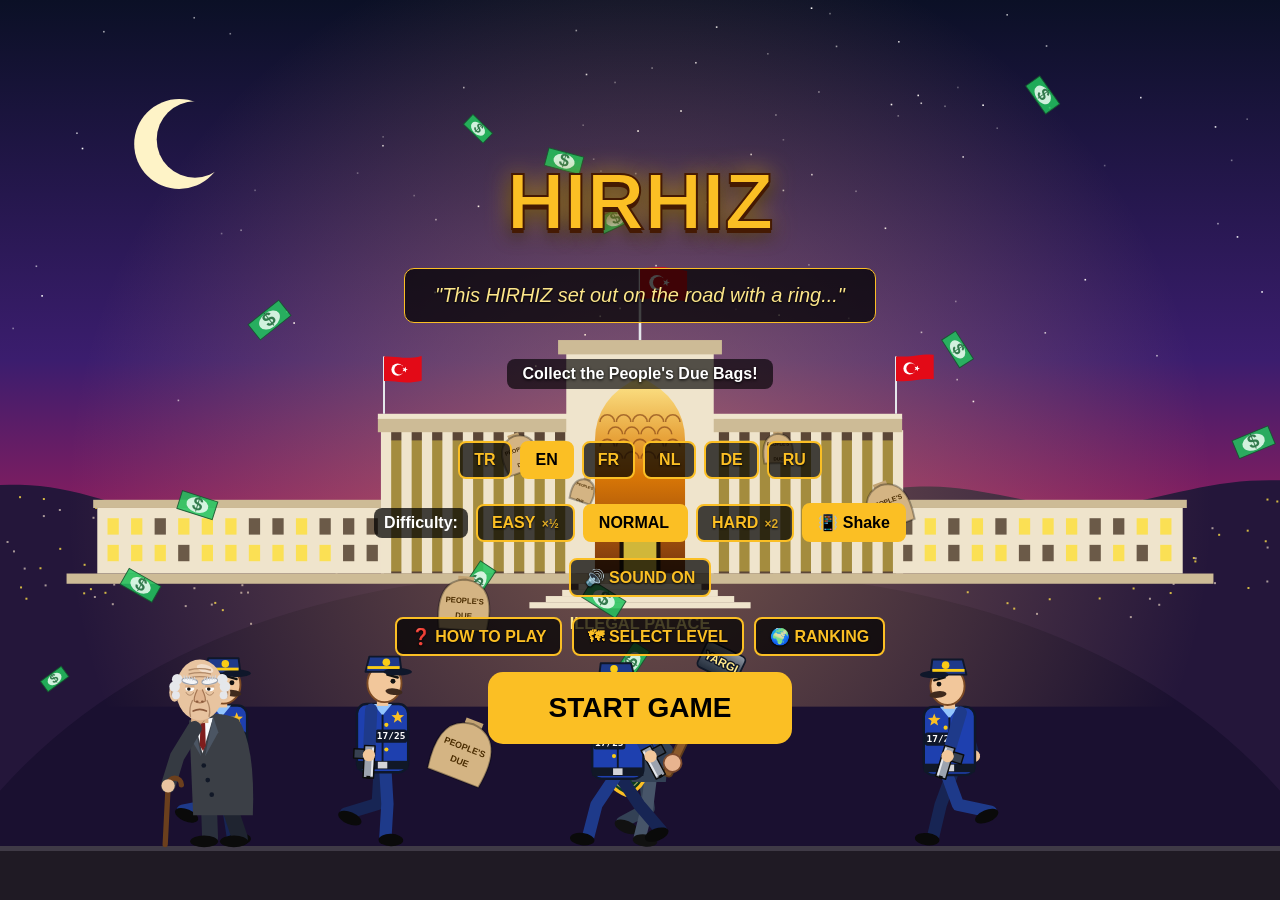
==== index.html @ 4845be9d "Duraklatma menusune bolumu bastan baslat dugmesi (R tusu da calisir) (?v=39) Co-Authored-By: Claude " ====
<!DOCTYPE html>
<html lang="tr">
<head>
    <meta charset="UTF-8">
    <meta name="viewport" content="width=device-width, initial-scale=1.0, maximum-scale=1.0, user-scalable=no, viewport-fit=cover">
    <meta name="mobile-web-app-capable" content="yes">
    <meta name="apple-mobile-web-app-capable" content="yes">
    <title>HIRHIZ - Sesli Edition</title>
    <link rel="stylesheet" href="css/style.css?v=39">
</head>
<body>

<div id="game-container">
    <div id="overlay-screen">
        <div id="intro-video"><canvas id="intro-canvas"></canvas></div>
        <h1 id="overlay-title">HIRHIZ</h1>
        <div class="story-note" id="overlay-note" data-i18n="note">"Bu HIRHIZ bir yüzükle çıkmıştı yollara..."</div>
        <div id="report" hidden></div>
        <p id="overlay-desc" data-i18n="desc">Kul Hakkı Torbalarını Topla!</p>
        <p id="best-line" class="best-line"></p>
        <div id="lang-picker">
            <button class="lang-btn" data-lang="tr">TR</button>
            <button class="lang-btn" data-lang="en">EN</button>
            <button class="lang-btn" data-lang="fr">FR</button>
            <button class="lang-btn" data-lang="nl">NL</button>
            <button class="lang-btn" data-lang="de">DE</button>
            <button class="lang-btn" data-lang="ru">RU</button>
        </div>
        <div id="diff-picker"></div>
        <button id="sound-btn" class="lang-btn" type="button"></button>
        <div class="menu-row">
            <button id="howto-btn" class="lang-btn" type="button">❓ NASIL OYNANIR?</button>
            <button id="levels-btn" class="lang-btn" type="button">🗺 BÖLÜM SEÇ</button>
            <button id="rank-btn" class="lang-btn" type="button">🌍 SIRALAMA</button>
        </div>
        <button id="start-button" class="primary-btn" data-i18n="start">OYUNU BAŞLAT</button>
    </div>
    <div id="howto"><div id="howto-panel"></div></div>
    <div id="levels"><div id="levels-panel"></div></div>
    <div id="ranks"><div id="ranks-panel"></div></div>
    <div id="puzzle"></div>
    <div id="story"><canvas id="story-canvas"></canvas><button id="story-skip" type="button"></button></div>

    <div id="status" class="ui"><span data-i18n="treasure">Hazine</span>: <span id="score">0</span><span id="best-hud"></span></div>
    <div id="level-display" class="ui"><span data-i18n="level">Seviye</span>: <span id="current-level">1</span></div>
    <div id="kill-count" class="ui"><span data-i18n="kills">Leş</span>: <span id="kills">0</span> / <span id="target-kills">7</span></div>
    <div id="hearts" class="ui"></div>
    <button id="pause-btn" type="button" aria-label="pause">⏸</button>
    <button id="help-btn" type="button" aria-label="help">❓</button>
    <button id="restart-btn" type="button" data-i18n="restartBtn">↻ BÖLÜMÜ BAŞTAN BAŞLAT (R)</button>

    <div id="ui-layer">
        <div id="joystick-wrapper"><div id="joystick-stick"></div></div>
        <!-- Oyun kolu gibi baklava dizilimi: üst KALKAN, sol FIRLAT, sağ BALYOZ, alt ZIPLA -->
        <div id="pad">
            <div class="btn pad-top shield-btn" id="shield-btn"><span class="pad-sym">△</span><span data-i18n="shield">KALKAN</span> <span class="key-hint">(S)</span></div>
            <div class="btn pad-left shoot-btn" id="shoot-btn"><span class="pad-sym">□</span><span data-i18n="shoot">RÜŞVET VER</span> <span class="key-hint">(Enter)</span></div>
            <div class="btn pad-right hammer-btn" id="hammer-btn"><span class="pad-sym">○</span><span data-i18n="hammer">BALYOZ</span> <span class="key-hint">(F)</span></div>
            <div class="btn pad-bottom jump-btn" id="jump-btn"><span class="pad-sym">✕</span><span data-i18n="jump">ZIPLA</span> <span class="key-hint">(Space)</span></div>
        </div>
    </div>
    <canvas id="gameCanvas"></canvas>
    <div id="rotate-hint"><div class="rotate-ico">📱↻</div><div data-i18n="rotate">Telefonu yan çevir</div></div>
</div>

<audio id="intro-music" loop><source src="intro_title.mp3" type="audio/mpeg"></audio>
<audio id="bg-music" loop><source src="chiptune_level1.mp3" type="audio/mpeg"></audio>
<audio id="sfx-explosion"><source src="explosion.wav" type="audio/wav"></audio>
<audio id="sfx-pickup"><source src="pickupCoin.wav" type="audio/wav"></audio>

<script src="js/i18n.js?v=39"></script>
<script src="js/bgtext.js?v=39"></script>
<script src="js/core.js?v=39"></script>
<script src="js/difficulty.js?v=39"></script>
<script src="js/audio.js?v=39"></script>
<script src="js/render.js?v=39"></script>
<script src="js/player.js?v=39"></script>
<script src="js/enemies.js?v=39"></script>
<script src="js/bosses.js?v=39"></script>
<script src="js/grannies.js?v=39"></script>
<script src="js/boss_outro.js?v=39"></script>
<script src="js/boss_feto.js?v=39"></script>
<script src="js/powerups.js?v=39"></script>
<script src="js/score.js?v=39"></script>
<script src="js/levels.js?v=39"></script>
<script src="js/chapters.js?v=39"></script>
<script src="js/chapter_bg.js?v=39"></script>
<script src="js/boss_kasa.js?v=39"></script>
<script src="js/boss_darbetank.js?v=39"></script>
<script src="js/boss_bylock.js?v=39"></script>
<script src="js/bricks.js?v=39"></script>
<script src="js/flight.js?v=39"></script>
<script src="js/game.js?v=39"></script>
<script src="js/intro.js?v=39"></script>
<script src="js/howto.js?v=39"></script>
<script src="js/story_faces.js?v=39"></script>
<script src="js/story_scenes.js?v=39"></script>
<script src="js/story_text.js?v=39"></script>
<script src="js/story.js?v=39"></script>
<script src="js/story_chapters.js?v=39"></script>
<script src="js/selo.js?v=39"></script>
<script src="js/newsbg.js?v=39"></script>
<script src="js/ekrem.js?v=39"></script>
<script src="js/gezi.js?v=39"></script>
<script src="js/saygili.js?v=39"></script>
<script src="js/temmuz.js?v=39"></script>
<script src="js/feto_son.js?v=39"></script>
<script src="js/report.js?v=39"></script>
<script src="js/leaderboard.js?v=39"></script>
<script src="js/puzzle.js?v=39"></script>
<script src="js/levelselect.js?v=39"></script>
<script src="js/input.js?v=39"></script>
<script src="js/main.js?v=39"></script>
</body>
</html>
---- css/style.css ----
:root { --bg: #064e3b; --gold: #fbbf24; --dollar: #22c55e; }
body { margin: 0; overflow: hidden; background: var(--bg); font-family: sans-serif; touch-action: none; }
#game-container { position: relative; width: 100vw; height: 100vh; height: 100dvh; display: flex; justify-content: center; align-items: center; }

canvas {
    display: block;
    background: linear-gradient(to bottom, #143611, #064e3b);
    z-index: 1;
}

.ui { position: absolute; pointer-events: none; z-index: 20; color: white; }
#status { top: 20px; left: 20px; font-size: 24px; font-weight: bold; text-shadow: 2px 2px 4px #000; }
#level-display { top: 20px; left: 50%; transform: translateX(-50%); font-size: 28px; font-weight: bold; color: var(--gold); }
#kill-count { top: 60px; left: 20px; font-size: 18px; color: #ff4d4d; font-weight: bold; }
#hearts { top: 88px; left: 18px; font-size: 26px; letter-spacing: 2px; }
#best-hud { color: var(--gold); font-size: 18px; }
#help-btn { position: absolute; top: 16px; right: 72px; z-index: 40; width: 48px; height: 48px; border-radius: 12px; border: 2px solid var(--gold); background: rgba(0,0,0,0.45); color: var(--gold); font-size: 22px; cursor: pointer; display: none; }
.menu-row { display: flex; flex-wrap: wrap; justify-content: center; gap: 10px; margin-bottom: 16px; }
.menu-row [hidden] { display: none; }
/* Bölüm seçme ekranı */
#levels { position: absolute; inset: 0; z-index: 1100; display: none; justify-content: center; align-items: center; background: rgba(0,0,0,0.8); padding: 16px; box-sizing: border-box; }
#levels-panel { background: #111827; color: #f3f4f6; border: 2px solid var(--gold); border-radius: 16px; max-width: 900px; width: 100%; max-height: 100%; overflow-y: auto; padding: 18px 20px; box-sizing: border-box; text-align: center; }
#levels-panel h2 { margin: 0 0 14px; color: var(--gold); font-size: 30px; }
.lvl-grid { display: grid; grid-template-columns: repeat(5, 1fr); gap: 12px; }
.lvl-card { position: relative; display: flex; flex-direction: column; align-items: center; justify-content: center; gap: 4px; min-height: 130px; padding: 26px 8px 10px; border: 3px solid var(--c2); border-radius: 12px; cursor: pointer; color: #fff; font-family: inherit;
    background: linear-gradient(160deg, var(--c1), #0b0f19 140%); box-shadow: 0 4px 0 rgba(0,0,0,0.5); transition: transform 0.15s; }
.lvl-card:not(.locked):hover, .lvl-card:not(.locked):active { transform: translateY(-3px) scale(1.03); box-shadow: 0 0 18px var(--c2); }
.lvl-num { position: absolute; top: 4px; left: 10px; font-size: 26px; font-weight: 900; color: var(--c2); text-shadow: 0 2px 0 #000; }
.lvl-ico { font-size: 34px; line-height: 1; }
.lvl-name { font-size: 14px; font-weight: bold; line-height: 1.2; text-shadow: 0 1px 2px #000; }
.lvl-boss { font-size: 12px; color: #fde68a; background: rgba(0,0,0,0.45); border-radius: 999px; padding: 2px 8px; }
.lvl-card.locked { filter: grayscale(1) brightness(0.55); cursor: not-allowed; }
.lvl-card.locked .lvl-name { font-weight: normal; font-size: 12px; color: #d1d5db; }
#levels-close { margin-top: 16px; }
/* Nasıl oynanır: ortada kaydırılabilir panel */
#howto { position: absolute; inset: 0; z-index: 1100; display: none; justify-content: center; align-items: center; background: rgba(0,0,0,0.75); padding: 16px; box-sizing: border-box; }
#howto-panel { background: #111827; color: #f3f4f6; border: 2px solid var(--gold); border-radius: 16px; max-width: 720px; width: 100%; max-height: 100%; overflow-y: auto; padding: 20px 24px; box-sizing: border-box; text-align: left; font-size: 16px; line-height: 1.45; }
#howto-panel h2 { margin: 0 0 8px; color: var(--gold); text-align: center; font-size: 30px; }
#howto-panel h3 { margin: 18px 0 6px; color: var(--gold); font-size: 19px; border-bottom: 1px solid rgba(251,191,36,0.3); padding-bottom: 4px; }
#howto-panel table { width: 100%; border-collapse: collapse; }
#howto-panel th { text-align: left; color: #9ca3af; font-weight: normal; font-size: 14px; padding: 4px 6px; }
#howto-panel td { padding: 5px 6px; border-top: 1px solid rgba(255,255,255,0.08); }
#howto-panel kbd { background: #374151; border: 1px solid #4b5563; border-radius: 6px; padding: 1px 7px; font-family: inherit; font-size: 14px; white-space: nowrap; }
#howto-panel ol { margin: 4px 0; padding-left: 22px; }
.howto-note { color: #d1d5db; font-size: 15px; margin: 6px 0 0; }
.howto-list { list-style: none; margin: 0; padding: 0; }
.howto-list li { margin: 6px 0; }
.howto-ico { display: inline-block; width: 30px; font-size: 20px; }
.howto-powers { display: flex; flex-wrap: wrap; gap: 8px; }
.howto-powers span { background: #1f2937; border: 1px solid #374151; border-radius: 999px; padding: 4px 12px; }
#howto-ok { display: block; margin: 20px auto 4px; padding: 14px 48px; font-size: 22px; }
.best-line { color: var(--gold); font-size: 20px; font-weight: bold; margin: 0 0 16px; min-height: 1em; }
#restart-btn { position: absolute; left: 50%; top: calc(50% + 90px); transform: translateX(-50%); z-index: 40; padding: 12px 26px; border-radius: 12px; border: 2px solid var(--gold); background: rgba(0,0,0,0.55); color: var(--gold); font-size: 20px; font-weight: bold; cursor: pointer; display: none; white-space: nowrap; }
#restart-btn:active { filter: brightness(1.4); }
#pause-btn { position: absolute; top: 16px; right: 16px; z-index: 40; width: 48px; height: 48px; border-radius: 12px; border: 2px solid var(--gold); background: rgba(0,0,0,0.45); color: var(--gold); font-size: 22px; cursor: pointer; display: none; }

#ui-layer { position: absolute; inset: 0; z-index: 30; pointer-events: none; }
#joystick-wrapper { position: absolute; bottom: 40px; left: 40px; width: 170px; height: 170px; background: rgba(255,255,255,0.1); border-radius: 50%; border: 2px solid rgba(255,255,255,0.25); pointer-events: auto; display: flex; justify-content: center; align-items: center; touch-action: none; }
#joystick-stick { width: 70px; height: 70px; background: var(--gold); border-radius: 50%; box-shadow: 0 2px 8px rgba(0,0,0,0.4); }

/* Oyun kolu düğmeleri: --b düğme çapı, baklava 3x3 ızgaranın üst/sol/sağ/alt hücrelerinde */
#pad { --b: 84px; --g: 4px; position: absolute; bottom: 30px; right: 30px; width: calc(var(--b) * 3 + var(--g) * 2); height: calc(var(--b) * 3 + var(--g) * 2); pointer-events: none; }
.btn { position: absolute; width: var(--b); height: var(--b); box-sizing: border-box; border: 3px solid; border-radius: 50%; display: flex; flex-direction: column; justify-content: center; align-items: center; font-weight: bold; cursor: pointer; text-align: center; font-size: 12px; line-height: 1.1; color: white; text-shadow: 1px 1px 2px black; pointer-events: auto; touch-action: none; user-select: none; -webkit-user-select: none; }
.btn:active { filter: brightness(1.4); transform: scale(0.94); }
.pad-sym { font-size: calc(var(--b) * 0.36); line-height: 1; }
.pad-top    { left: calc(var(--b) + var(--g)); top: 0; }
.pad-left   { left: 0; top: calc(var(--b) + var(--g)); }
.pad-right  { right: 0; top: calc(var(--b) + var(--g)); }
.pad-bottom { left: calc(var(--b) + var(--g)); bottom: 0; }
.shield-btn { background: rgba(20,184,166,0.45); border-color: #2dd4bf; }   /* △ yeşil-turkuaz */
.shoot-btn  { background: rgba(236,72,153,0.45); border-color: #f472b6; }   /* □ pembe */
.hammer-btn { background: rgba(239,68,68,0.45);  border-color: #f87171; }   /* ○ kırmızı */
.jump-btn   { background: rgba(59,130,246,0.45); border-color: #60a5fa; }   /* ✕ mavi */

/* Dokunmatik cihazlarda klavye ipuçlarını gizle */
@media (hover: none) and (pointer: coarse) { .key-hint { display: none; } }

#overlay-screen {
    position: absolute;
    inset: 0;
    background: rgba(0,0,0,0.95);
    display: flex;
    flex-direction: column;
    justify-content: center;
    align-items: center;
    z-index: 1000;
    text-align: center;
    color: white;
}
#overlay-screen h1 { font-size: clamp(36px, 9vw, 80px); padding: 0 16px; margin: 0; color: var(--gold); text-shadow: 0 0 20px rgba(251,191,36,0.8); }
.story-note { background: rgba(251,191,36,0.1); border: 1px solid var(--gold); padding: 15px 30px; border-radius: 10px; font-style: italic; margin: 20px 0; max-width: 80%; font-size: 20px; color: #fbbf24; }
.primary-btn { background: var(--gold); border: none; padding: 20px 60px; font-size: 28px; font-weight: bold; border-radius: 15px; cursor: pointer; pointer-events: auto; color: #000; transition: transform 0.2s; }
#lang-picker { display: flex; flex-wrap: wrap; justify-content: center; gap: 8px; margin-bottom: 24px; }
.lang-btn { background: transparent; color: var(--gold); border: 2px solid var(--gold); border-radius: 8px; padding: 8px 14px; font-size: 16px; font-weight: bold; cursor: pointer; }
.lang-btn.active { background: var(--gold); color: #000; }
/* Açılış ekranı arka planında kodla çizilen canlı sahne (Kaçak Saray); yazılar okunsun diye üstüne hafif karartma */
#intro-video { position: absolute; inset: 0; overflow: hidden; z-index: -1; pointer-events: none; }
#intro-video canvas { position: absolute; inset: 0; width: 100%; height: 100%; }
#intro-video::after { content: ""; position: absolute; inset: 0; background: radial-gradient(ellipse at center, rgba(0,0,0,0.6) 0%, rgba(0,0,0,0.4) 70%, rgba(0,0,0,0.25) 100%); }
#sound-btn { margin-bottom: 20px; }
.shake { animation: shake 0.5s both; }
@keyframes shake { 10%, 90% { transform: translate3d(-2px,0,0); } 30%, 70% { transform: translate3d(-8px,0,0); } 50% { transform: translate3d(8px,0,0); } }

/* Açılış ekranı yazıları hareketli sahnenin üstünde okunsun: koyu zemin, kontur ve gölge */
#overlay-screen h1 { -webkit-text-stroke: 2px #451a03; text-shadow: 0 4px 0 #451a03, 0 0 24px rgba(251,191,36,0.7), 0 6px 18px rgba(0,0,0,0.9); }
#overlay-screen .story-note { background: rgba(0,0,0,0.72); color: #fde68a; text-shadow: 0 1px 2px #000; }
#overlay-desc { background: rgba(0,0,0,0.65); padding: 6px 16px; border-radius: 8px; color: #fff; font-weight: bold; text-shadow: 0 1px 3px #000; }
#overlay-screen .best-line { text-shadow: 0 2px 4px #000, 0 0 8px #000; }
/* Bölüm sonu karnesi */
#report { background: rgba(0,0,0,0.78); border: 2px solid var(--gold); border-radius: 14px; padding: 10px 22px 12px; margin: 0 16px 16px; max-width: 520px; }
#report[hidden], #lang-picker[hidden], #levels-btn[hidden], #diff-picker[hidden] { display: none; }
#diff-picker { display: flex; flex-wrap: wrap; justify-content: center; align-items: center; gap: 8px; margin-bottom: 16px; }
#diff-picker .diff-label { color: #fff; font-weight: bold; background: rgba(0,0,0,0.72); padding: 6px 10px; border-radius: 8px; }
#diff-picker small { font-size: 0.75em; margin-left: 3px; opacity: 0.85; }
.rp-title { font-size: 14px; font-weight: 900; letter-spacing: 3px; color: var(--gold); }
.rp-stars { display: flex; justify-content: center; gap: 10px; margin: 2px 0 6px; }
.rp-star { width: 58px; height: 58px; fill: #3f3f46; stroke: #18181b; stroke-width: 1.2; stroke-linejoin: round; }
.rp-star.on { fill: #fde047; stroke: #a16207; filter: drop-shadow(0 0 8px rgba(253,224,71,0.8)); animation: starPop 0.45s ease-out; }
@keyframes starPop { 0% { transform: scale(0.2) rotate(-40deg); } 60% { transform: scale(1.35) rotate(10deg); } 100% { transform: scale(1) rotate(0); } }
.rp-crit { list-style: none; margin: 0 0 6px; padding: 0; text-align: left; display: inline-block; font-size: 15px; }
.rp-crit li span { display: inline-block; width: 22px; font-weight: 900; }
.rp-crit li.ok { color: #bbf7d0; } .rp-crit li.ok span { color: #4ade80; }
.rp-crit li.no { color: #a1a1aa; } .rp-crit li.no span { color: #f87171; }
.rp-stats { font-size: 13px; color: #e5e7eb; }
.rp-stats b { color: #fde68a; }
.lvl-stars { position: absolute; top: 6px; right: 8px; font-size: 13px; color: #fde047; text-shadow: 0 1px 2px #000; letter-spacing: 1px; }
#overlay-screen .lang-btn { background: rgba(0,0,0,0.72); text-shadow: 0 1px 2px #000; }
#overlay-screen .lang-btn.active { background: var(--gold); color: #000; text-shadow: none; }

/* Bölüm girişi hikâyesi */
#story { position: absolute; inset: 0; z-index: 1500; display: none; background: #000; cursor: pointer; }
#story-canvas { position: absolute; inset: 0; width: 100%; height: 100%; image-rendering: pixelated; }
#story-skip { position: absolute; top: calc(10px + env(safe-area-inset-top)); right: calc(12px + env(safe-area-inset-right)); background: rgba(0,0,0,0.6); color: var(--gold); border: 2px solid var(--gold); border-radius: 8px; padding: 6px 14px; font: bold 15px monospace; cursor: pointer; }

/* Dikey tutulan telefonda oyun sırasında "yan çevir" uyarısı */
#rotate-hint { display: none; position: absolute; inset: 0; z-index: 2000; background: rgba(0,0,0,0.92); color: var(--gold); flex-direction: column; justify-content: center; align-items: center; gap: 12px; font-size: 22px; font-weight: bold; text-align: center; padding: 24px; box-sizing: border-box; }
.rotate-ico { font-size: 56px; }
@media (pointer: coarse) and (orientation: portrait) { body.playing #rotate-hint { display: flex; } }

/* Küçük ekranlar (yan tutulan telefon): küçük butonlar, ince HUD, çentik payı */
@media (pointer: coarse) and (max-height: 540px), (max-height: 460px) {
    #status { top: calc(6px + env(safe-area-inset-top)); left: calc(10px + env(safe-area-inset-left)); font-size: 15px; }
    #best-hud { font-size: 12px; }
    #level-display { top: calc(6px + env(safe-area-inset-top)); font-size: 16px; }
    #kill-count { top: calc(28px + env(safe-area-inset-top)); left: calc(10px + env(safe-area-inset-left)); font-size: 13px; }
    #hearts { top: calc(46px + env(safe-area-inset-top)); left: calc(9px + env(safe-area-inset-left)); font-size: 16px; }
    #pause-btn, #help-btn { top: calc(6px + env(safe-area-inset-top)); width: 36px; height: 36px; font-size: 16px; border-radius: 9px; }
    #pause-btn { right: calc(10px + env(safe-area-inset-right)); }
    #help-btn { right: calc(54px + env(safe-area-inset-right)); }
    #restart-btn { top: calc(50% + 30px); padding: 8px 18px; font-size: 15px; border-radius: 9px; }

    #joystick-wrapper { width: 150px; height: 150px; bottom: calc(10px + env(safe-area-inset-bottom)); left: calc(14px + env(safe-area-inset-left)); }
    #joystick-stick { width: 62px; height: 62px; opacity: 0.9; }
    #pad { --b: 56px; --g: 2px; bottom: calc(8px + env(safe-area-inset-bottom)); right: calc(12px + env(safe-area-inset-right)); }
    .btn { font-size: 8px; border-width: 2px; }

    /* Açılış ekranı alçak ekrana sığsın, sığmazsa kaydırılsın */
    #overlay-screen { justify-content: flex-start; overflow-y: auto; padding: 10px 0; box-sizing: border-box; }
    #overlay-screen > * { flex-shrink: 0; }
    #overlay-screen > :first-child { margin-top: auto; }
    #overlay-screen > :last-child { margin-bottom: auto; }
    #overlay-screen h1 { font-size: clamp(28px, 7vw, 44px); }
    .story-note { padding: 6px 16px; margin: 8px 0; font-size: 14px; }
    #overlay-desc { margin: 4px 0; font-size: 14px; }
    .best-line { font-size: 14px; margin: 0 0 6px; }
    #lang-picker { gap: 6px; margin-bottom: 8px; }
    #diff-picker { gap: 6px; margin-bottom: 8px; }
    .lang-btn { padding: 4px 10px; font-size: 13px; }
    #sound-btn, .menu-row { margin-bottom: 8px; }
    #report { padding: 6px 14px 8px; margin-bottom: 8px; }
    .rp-star { width: 36px; height: 36px; }
    .rp-crit { font-size: 12px; margin-bottom: 2px; }
    .rp-stats { font-size: 11px; }
    #levels { padding: 6px; }
    #levels-panel { padding: 10px 12px; }
    #levels-panel h2 { font-size: 20px; margin-bottom: 8px; }
    .lvl-grid { gap: 8px; }
    .lvl-card { min-height: 82px; padding: 18px 6px 4px; }
    .lvl-num { font-size: 20px; }
    .lvl-ico { font-size: 24px; }
    .lvl-name { font-size: 12px; }
    #levels-close { margin-top: 8px; }
    .primary-btn { padding: 10px 36px; font-size: 20px; }
    #howto { padding: 8px; }
    #howto-panel { padding: 12px 16px; font-size: 14px; }
    #howto-panel h2 { font-size: 22px; }
}
@media (max-width: 760px) and (min-width: 561px) { .lvl-grid { grid-template-columns: repeat(4, 1fr); } }
@media (max-width: 560px) { .lvl-grid { grid-template-columns: repeat(2, 1fr); } }

/* --- 7. bölüm: BYLOCK şifre bulmacası --- */
body.puzzle #kill-count, body.puzzle #hearts, body.puzzle #ui-layer, body.puzzle #pause-btn, body.puzzle #help-btn { display: none !important; }
#puzzle { position: absolute; inset: 0; z-index: 35; display: none; justify-content: center; align-items: center; padding: 12px; box-sizing: border-box;
    background: radial-gradient(ellipse at 50% 30%, #1e293b 0%, #0b1120 60%, #020617 100%); color: #e2e8f0; font-family: inherit; user-select: none; -webkit-user-select: none; }
.pz-phone { --c: min(52px, calc((92vh - 110px) / 8 - 6px)); width: min(860px, 100%); max-height: 100%; background: #0f172a; border: 3px solid #14b8a6; border-radius: 22px;
    box-shadow: 0 0 40px rgba(20,184,166,0.35), inset 0 0 0 2px #020617; overflow: hidden; display: flex; flex-direction: column; }
.pz-bar { display: flex; align-items: center; gap: 10px; padding: 10px 18px; background: linear-gradient(90deg, #0f766e, #115e59); font-size: 20px; letter-spacing: 1px; }
.pz-bar b { color: #fff; }
.pz-lock { font-size: 20px; }
.pz-round { margin-left: auto; font-size: 14px; font-weight: bold; color: #ccfbf1; background: rgba(0,0,0,0.3); padding: 3px 10px; border-radius: 999px; }
.pz-body { display: grid; grid-template-columns: auto 1fr; gap: 22px; padding: 14px 20px; align-items: center; min-height: 0; }
.pz-board { display: flex; flex-direction: column; gap: 6px; }
.pz-row { display: flex; gap: 6px; }
.pz-row.shake { animation: pzShake 0.35s; }
@keyframes pzShake { 20%, 60% { transform: translateX(-7px); } 40%, 80% { transform: translateX(7px); } }
.pz-cell { width: var(--c); height: var(--c); display: flex; justify-content: center; align-items: center; border: 2px solid #334155; border-radius: 8px;
    font-size: calc(var(--c) * 0.55); font-weight: 900; color: #fff; background: #0b1220; box-sizing: border-box; }
.pz-row.active .pz-cell { border-color: #5eead4; }
.pz-cell.typed { border-color: #99f6e4; animation: pzPop 0.12s; }
.pz-cell.g, .pz-cell.y, .pz-cell.x { animation: pzFlip 0.45s both; animation-delay: var(--d); }
.pz-cell.g { background: #16a34a; border-color: #16a34a; }
.pz-cell.y { background: #ca8a04; border-color: #ca8a04; }
.pz-cell.x { background: #3f3f46; border-color: #3f3f46; color: #a1a1aa; }
@keyframes pzPop { 50% { transform: scale(1.12); } }
@keyframes pzFlip { 0% { transform: rotateX(90deg); } 100% { transform: rotateX(0); } }
.pz-side { display: flex; flex-direction: column; align-items: center; gap: 10px; min-width: 0; }
.pz-sub { margin: 0; font-size: 16px; font-weight: bold; color: #fde68a; text-align: center; }
.pz-legend { display: flex; flex-wrap: wrap; justify-content: center; gap: 4px 14px; font-size: 13px; color: #cbd5e1; }
.pz-legend i { display: inline-block; width: 13px; height: 13px; border-radius: 3px; margin-right: 5px; vertical-align: -2px; }
.pz-legend i.g { background: #16a34a; } .pz-legend i.y { background: #ca8a04; } .pz-legend i.x { background: #3f3f46; }
.pz-keys { display: grid; grid-template-columns: repeat(3, 1fr); gap: 8px; width: min(300px, 100%); }
.pz-key { height: min(54px, 10vh); border: 2px solid #475569; border-radius: 10px; background: #1e293b; color: #fff; font-size: 24px; font-weight: 900; cursor: pointer; font-family: inherit; touch-action: manipulation; }
.pz-key:active { transform: scale(0.94); }
.pz-key.g { background: #166534; border-color: #22c55e; }
.pz-key.y { background: #854d0e; border-color: #eab308; }
.pz-key.x { background: #18181b; border-color: #27272a; color: #52525b; }
.pz-key.used { opacity: 0.35; }
.pz-key.ok { background: #0d9488; border-color: #5eead4; }
.pz-key.del { background: #7f1d1d; border-color: #f87171; }
.pz-left { font-size: 15px; color: #cbd5e1; }
.pz-left b { color: #5eead4; font-size: 18px; }
.pz-msg { min-height: 22px; font-size: 15px; font-weight: bold; text-align: center; color: #fca5a5; }
.pz-msg.fail { color: #f87171; font-size: 17px; animation: pzPop 0.4s; }
.pz-msg.win { color: #4ade80; font-size: 18px; text-shadow: 0 0 12px rgba(74,222,128,0.6); animation: pzPop 0.5s; }
@media (pointer: coarse) and (max-height: 540px), (max-height: 460px) {
    #puzzle { padding: 4px; }
    .pz-phone { --c: min(44px, calc((100vh - 94px) / 8 - 4px)); border-radius: 14px; border-width: 2px; }
    .pz-bar { padding: 4px 12px; font-size: 15px; }
    .pz-body { gap: 14px; padding: 6px 12px; }
    .pz-board, .pz-row { gap: 4px; }
    .pz-sub { font-size: 12px; }
    .pz-legend { font-size: 10px; }
    .pz-side { gap: 5px; }
    .pz-keys { gap: 5px; width: min(240px, 100%); }
    .pz-key { height: min(42px, 11vh); font-size: 18px; }
    .pz-left, .pz-msg { font-size: 12px; min-height: 0; }
}

/* 7. bölüm: telefonun altında kayan haber bandı */
.pz-ticker { display: flex; align-items: center; background: #f8fafc; color: #111827; font-size: 13px; font-weight: bold; overflow: hidden; white-space: nowrap; flex-shrink: 0; }
.pz-ticker b { background: #dc2626; color: #fff; padding: 5px 10px; flex-shrink: 0; z-index: 1; }
.pz-tick-wrap { overflow: hidden; flex: 1; }
.pz-tick-wrap span { display: inline-block; padding-left: 100%; animation: pzTicker 38s linear infinite; }
@keyframes pzTicker { from { transform: translateX(0); } to { transform: translateX(-100%); } }
@media (pointer: coarse) and (max-height: 540px), (max-height: 460px) { .pz-ticker { font-size: 10px; } .pz-ticker b { padding: 3px 8px; } }

/* Dünya sıralaması */
#ranks { position: absolute; inset: 0; z-index: 1100; display: none; justify-content: center; align-items: center; background: rgba(0,0,0,0.8); padding: 16px; box-sizing: border-box; }
#ranks-panel { background: #111827; color: #f3f4f6; border: 2px solid var(--gold); border-radius: 16px; max-width: 620px; width: 100%; max-height: 100%; overflow-y: auto; padding: 18px 20px; box-sizing: border-box; text-align: center; }
#ranks-panel h2 { margin: 0 0 10px; color: var(--gold); font-size: 28px; }
#ranks-close { margin-top: 14px; }
.lb-table { width: 100%; border-collapse: collapse; font-size: 15px; }
.lb-table th { color: var(--gold); font-size: 12px; text-transform: uppercase; padding: 4px 6px; border-bottom: 1px solid #374151; }
.lb-table td { padding: 5px 6px; border-bottom: 1px solid #1f2937; }
.lb-table td:nth-child(2) { text-align: left; word-break: break-word; }
.lb-table td:nth-child(3) { color: #fde68a; font-weight: bold; text-align: right; }
.lb-table tr.me td { background: rgba(253,224,71,0.15); }
.lb-table small { color: #9ca3af; }
.lb-msg { color: #d1d5db; }
.lb-ask { margin: 6px 0; font-size: 14px; }
.lb-ask b { color: #fde68a; }
.lb-change { margin-left: 8px; padding: 2px 10px !important; font-size: 12px !important; }
.lb-box { margin-top: 8px; font-size: 14px; color: #e5e7eb; }
.lb-form { display: flex; gap: 8px; justify-content: center; flex-wrap: wrap; margin: 4px 0 8px; }
.lb-input { font-family: inherit; font-weight: bold; font-size: 16px; padding: 6px 10px; border-radius: 8px; border: 2px solid var(--gold); background: #0b0f19; color: #fff; width: 180px; }
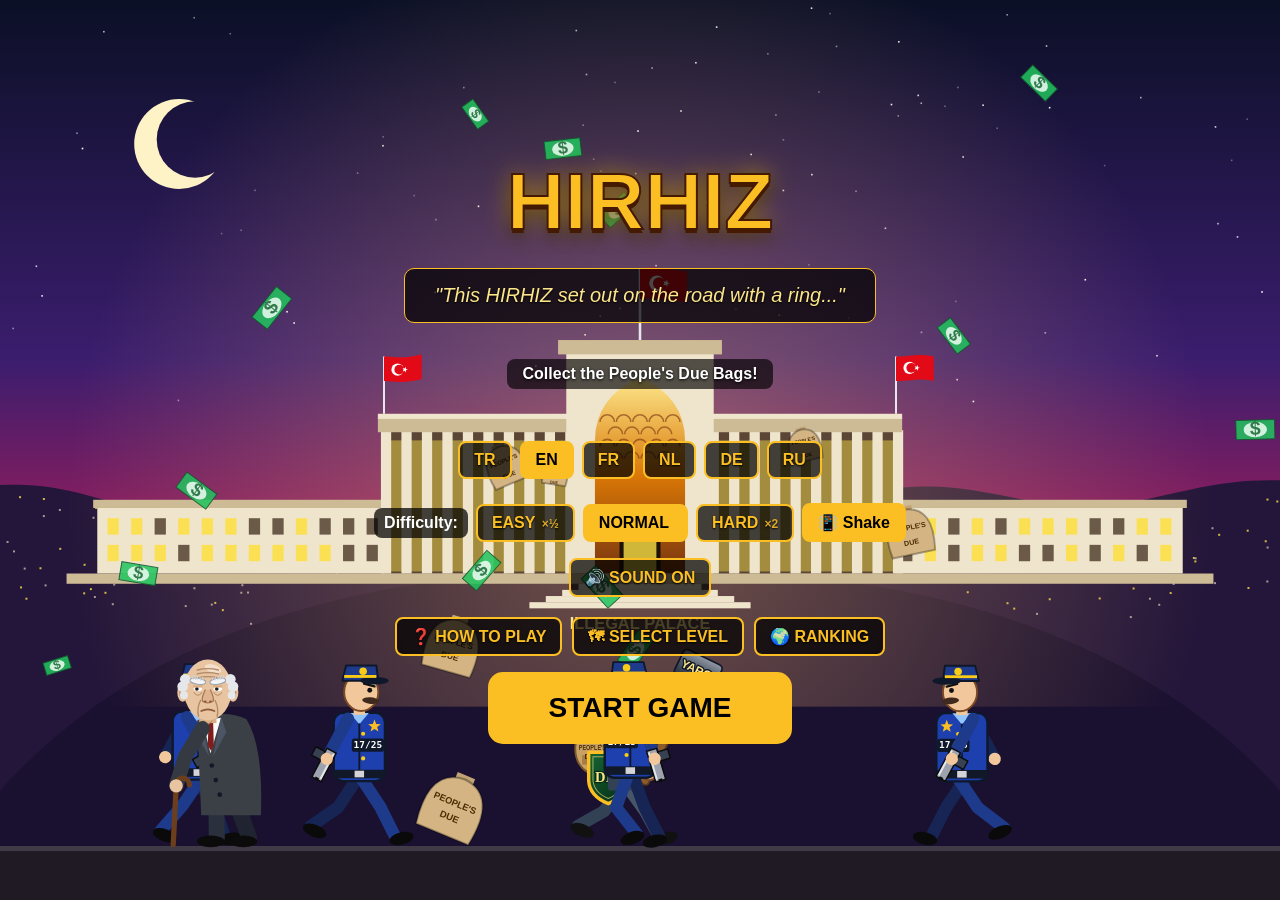
==== commit fb473710: "pixelfx piksel efektleri: balyoz vurusu, dusman pufu, canavara POW, buyuk patlama ve konfeti, torba " ====
--- a/index.html
+++ b/index.html
@@ -6,7 +6,7 @@
     <meta name="mobile-web-app-capable" content="yes">
     <meta name="apple-mobile-web-app-capable" content="yes">
     <title>HIRHIZ - Sesli Edition</title>
-    <link rel="stylesheet" href="css/style.css?v=39">
+    <link rel="stylesheet" href="css/style.css?v=40">
 </head>
 <body>
 
@@ -68,48 +68,50 @@
 <audio id="sfx-explosion"><source src="explosion.wav" type="audio/wav"></audio>
 <audio id="sfx-pickup"><source src="pickupCoin.wav" type="audio/wav"></audio>
 
-<script src="js/i18n.js?v=39"></script>
-<script src="js/bgtext.js?v=39"></script>
-<script src="js/core.js?v=39"></script>
-<script src="js/difficulty.js?v=39"></script>
-<script src="js/audio.js?v=39"></script>
-<script src="js/render.js?v=39"></script>
-<script src="js/player.js?v=39"></script>
-<script src="js/enemies.js?v=39"></script>
-<script src="js/bosses.js?v=39"></script>
-<script src="js/grannies.js?v=39"></script>
-<script src="js/boss_outro.js?v=39"></script>
-<script src="js/boss_feto.js?v=39"></script>
-<script src="js/powerups.js?v=39"></script>
-<script src="js/score.js?v=39"></script>
-<script src="js/levels.js?v=39"></script>
-<script src="js/chapters.js?v=39"></script>
-<script src="js/chapter_bg.js?v=39"></script>
-<script src="js/boss_kasa.js?v=39"></script>
-<script src="js/boss_darbetank.js?v=39"></script>
-<script src="js/boss_bylock.js?v=39"></script>
-<script src="js/bricks.js?v=39"></script>
-<script src="js/flight.js?v=39"></script>
-<script src="js/game.js?v=39"></script>
-<script src="js/intro.js?v=39"></script>
-<script src="js/howto.js?v=39"></script>
-<script src="js/story_faces.js?v=39"></script>
-<script src="js/story_scenes.js?v=39"></script>
-<script src="js/story_text.js?v=39"></script>
-<script src="js/story.js?v=39"></script>
-<script src="js/story_chapters.js?v=39"></script>
-<script src="js/selo.js?v=39"></script>
-<script src="js/newsbg.js?v=39"></script>
-<script src="js/ekrem.js?v=39"></script>
-<script src="js/gezi.js?v=39"></script>
-<script src="js/saygili.js?v=39"></script>
-<script src="js/temmuz.js?v=39"></script>
-<script src="js/feto_son.js?v=39"></script>
-<script src="js/report.js?v=39"></script>
-<script src="js/leaderboard.js?v=39"></script>
-<script src="js/puzzle.js?v=39"></script>
-<script src="js/levelselect.js?v=39"></script>
-<script src="js/input.js?v=39"></script>
-<script src="js/main.js?v=39"></script>
+<script src="js/i18n.js?v=40"></script>
+<script src="js/bgtext.js?v=40"></script>
+<script src="js/core.js?v=40"></script>
+<script src="js/difficulty.js?v=40"></script>
+<script src="js/audio.js?v=40"></script>
+<script src="js/fx_sheets.js?v=40"></script>
+<script src="js/pixelfx.js?v=40"></script>
+<script src="js/render.js?v=40"></script>
+<script src="js/player.js?v=40"></script>
+<script src="js/enemies.js?v=40"></script>
+<script src="js/bosses.js?v=40"></script>
+<script src="js/grannies.js?v=40"></script>
+<script src="js/boss_outro.js?v=40"></script>
+<script src="js/boss_feto.js?v=40"></script>
+<script src="js/powerups.js?v=40"></script>
+<script src="js/score.js?v=40"></script>
+<script src="js/levels.js?v=40"></script>
+<script src="js/chapters.js?v=40"></script>
+<script src="js/chapter_bg.js?v=40"></script>
+<script src="js/boss_kasa.js?v=40"></script>
+<script src="js/boss_darbetank.js?v=40"></script>
+<script src="js/boss_bylock.js?v=40"></script>
+<script src="js/bricks.js?v=40"></script>
+<script src="js/flight.js?v=40"></script>
+<script src="js/game.js?v=40"></script>
+<script src="js/intro.js?v=40"></script>
+<script src="js/howto.js?v=40"></script>
+<script src="js/story_faces.js?v=40"></script>
+<script src="js/story_scenes.js?v=40"></script>
+<script src="js/story_text.js?v=40"></script>
+<script src="js/story.js?v=40"></script>
+<script src="js/story_chapters.js?v=40"></script>
+<script src="js/selo.js?v=40"></script>
+<script src="js/newsbg.js?v=40"></script>
+<script src="js/ekrem.js?v=40"></script>
+<script src="js/gezi.js?v=40"></script>
+<script src="js/saygili.js?v=40"></script>
+<script src="js/temmuz.js?v=40"></script>
+<script src="js/feto_son.js?v=40"></script>
+<script src="js/report.js?v=40"></script>
+<script src="js/leaderboard.js?v=40"></script>
+<script src="js/puzzle.js?v=40"></script>
+<script src="js/levelselect.js?v=40"></script>
+<script src="js/input.js?v=40"></script>
+<script src="js/main.js?v=40"></script>
 </body>
 </html>
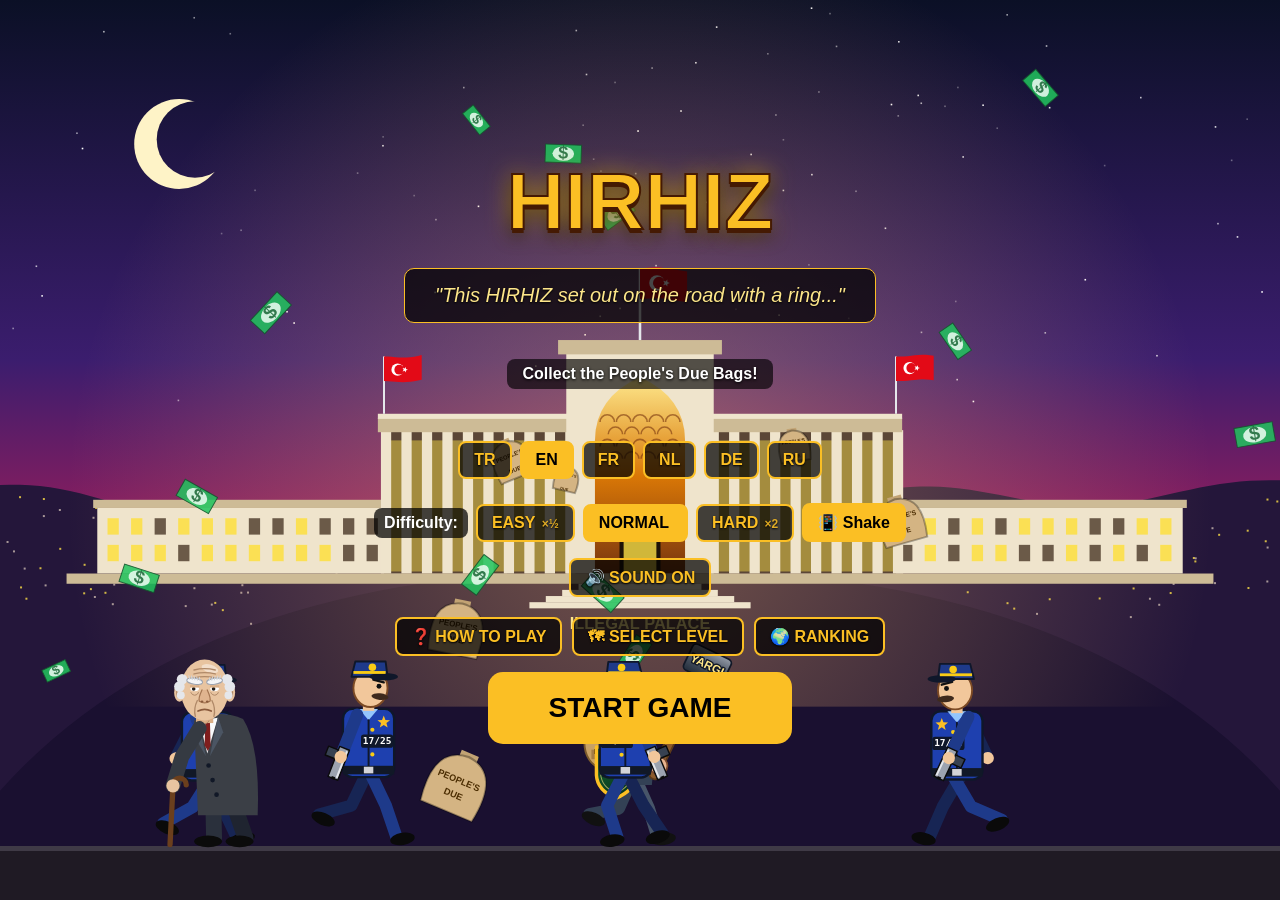
==== commit eb952481: "Kalkan saldiriyi durdurunca kalkan yuzunde altin kivilcim (pixelfx parry) (?v=41) Co-Authored-By: Cl" ====
--- a/index.html
+++ b/index.html
@@ -6,7 +6,7 @@
     <meta name="mobile-web-app-capable" content="yes">
     <meta name="apple-mobile-web-app-capable" content="yes">
     <title>HIRHIZ - Sesli Edition</title>
-    <link rel="stylesheet" href="css/style.css?v=40">
+    <link rel="stylesheet" href="css/style.css?v=41">
 </head>
 <body>
 
@@ -68,50 +68,50 @@
 <audio id="sfx-explosion"><source src="explosion.wav" type="audio/wav"></audio>
 <audio id="sfx-pickup"><source src="pickupCoin.wav" type="audio/wav"></audio>
 
-<script src="js/i18n.js?v=40"></script>
-<script src="js/bgtext.js?v=40"></script>
-<script src="js/core.js?v=40"></script>
-<script src="js/difficulty.js?v=40"></script>
-<script src="js/audio.js?v=40"></script>
-<script src="js/fx_sheets.js?v=40"></script>
-<script src="js/pixelfx.js?v=40"></script>
-<script src="js/render.js?v=40"></script>
-<script src="js/player.js?v=40"></script>
-<script src="js/enemies.js?v=40"></script>
-<script src="js/bosses.js?v=40"></script>
-<script src="js/grannies.js?v=40"></script>
-<script src="js/boss_outro.js?v=40"></script>
-<script src="js/boss_feto.js?v=40"></script>
-<script src="js/powerups.js?v=40"></script>
-<script src="js/score.js?v=40"></script>
-<script src="js/levels.js?v=40"></script>
-<script src="js/chapters.js?v=40"></script>
-<script src="js/chapter_bg.js?v=40"></script>
-<script src="js/boss_kasa.js?v=40"></script>
-<script src="js/boss_darbetank.js?v=40"></script>
-<script src="js/boss_bylock.js?v=40"></script>
-<script src="js/bricks.js?v=40"></script>
-<script src="js/flight.js?v=40"></script>
-<script src="js/game.js?v=40"></script>
-<script src="js/intro.js?v=40"></script>
-<script src="js/howto.js?v=40"></script>
-<script src="js/story_faces.js?v=40"></script>
-<script src="js/story_scenes.js?v=40"></script>
-<script src="js/story_text.js?v=40"></script>
-<script src="js/story.js?v=40"></script>
-<script src="js/story_chapters.js?v=40"></script>
-<script src="js/selo.js?v=40"></script>
-<script src="js/newsbg.js?v=40"></script>
-<script src="js/ekrem.js?v=40"></script>
-<script src="js/gezi.js?v=40"></script>
-<script src="js/saygili.js?v=40"></script>
-<script src="js/temmuz.js?v=40"></script>
-<script src="js/feto_son.js?v=40"></script>
-<script src="js/report.js?v=40"></script>
-<script src="js/leaderboard.js?v=40"></script>
-<script src="js/puzzle.js?v=40"></script>
-<script src="js/levelselect.js?v=40"></script>
-<script src="js/input.js?v=40"></script>
-<script src="js/main.js?v=40"></script>
+<script src="js/i18n.js?v=41"></script>
+<script src="js/bgtext.js?v=41"></script>
+<script src="js/core.js?v=41"></script>
+<script src="js/difficulty.js?v=41"></script>
+<script src="js/audio.js?v=41"></script>
+<script src="js/fx_sheets.js?v=41"></script>
+<script src="js/pixelfx.js?v=41"></script>
+<script src="js/render.js?v=41"></script>
+<script src="js/player.js?v=41"></script>
+<script src="js/enemies.js?v=41"></script>
+<script src="js/bosses.js?v=41"></script>
+<script src="js/grannies.js?v=41"></script>
+<script src="js/boss_outro.js?v=41"></script>
+<script src="js/boss_feto.js?v=41"></script>
+<script src="js/powerups.js?v=41"></script>
+<script src="js/score.js?v=41"></script>
+<script src="js/levels.js?v=41"></script>
+<script src="js/chapters.js?v=41"></script>
+<script src="js/chapter_bg.js?v=41"></script>
+<script src="js/boss_kasa.js?v=41"></script>
+<script src="js/boss_darbetank.js?v=41"></script>
+<script src="js/boss_bylock.js?v=41"></script>
+<script src="js/bricks.js?v=41"></script>
+<script src="js/flight.js?v=41"></script>
+<script src="js/game.js?v=41"></script>
+<script src="js/intro.js?v=41"></script>
+<script src="js/howto.js?v=41"></script>
+<script src="js/story_faces.js?v=41"></script>
+<script src="js/story_scenes.js?v=41"></script>
+<script src="js/story_text.js?v=41"></script>
+<script src="js/story.js?v=41"></script>
+<script src="js/story_chapters.js?v=41"></script>
+<script src="js/selo.js?v=41"></script>
+<script src="js/newsbg.js?v=41"></script>
+<script src="js/ekrem.js?v=41"></script>
+<script src="js/gezi.js?v=41"></script>
+<script src="js/saygili.js?v=41"></script>
+<script src="js/temmuz.js?v=41"></script>
+<script src="js/feto_son.js?v=41"></script>
+<script src="js/report.js?v=41"></script>
+<script src="js/leaderboard.js?v=41"></script>
+<script src="js/puzzle.js?v=41"></script>
+<script src="js/levelselect.js?v=41"></script>
+<script src="js/input.js?v=41"></script>
+<script src="js/main.js?v=41"></script>
 </body>
 </html>
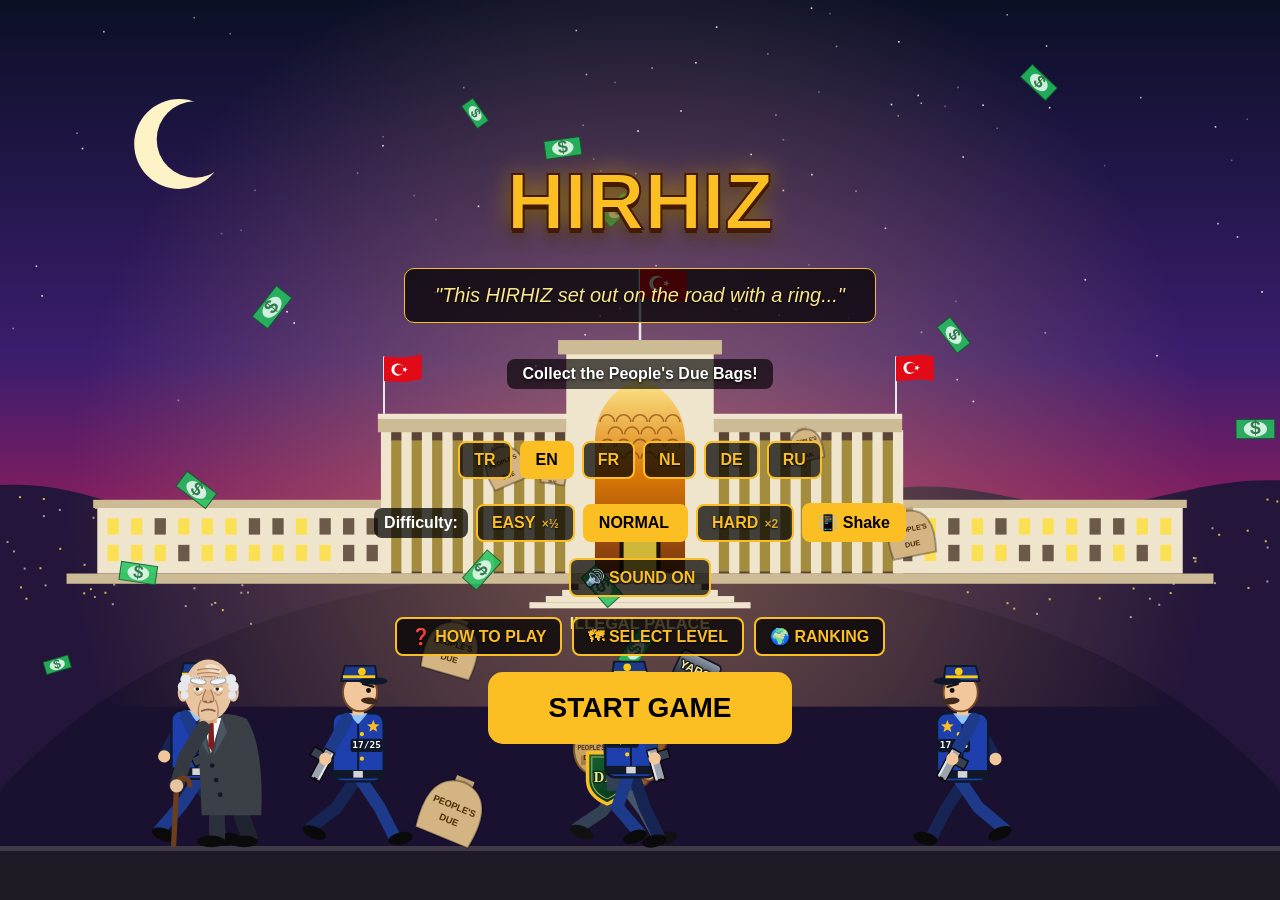
==== commit c83bc76d: "Kalkanli polis kalkan hucumu yapiyor: uyari, hucum, soluklanma; kalkanla karsilaninca sersemler (?v=" ====
--- a/index.html
+++ b/index.html
@@ -6,7 +6,7 @@
     <meta name="mobile-web-app-capable" content="yes">
     <meta name="apple-mobile-web-app-capable" content="yes">
     <title>HIRHIZ - Sesli Edition</title>
-    <link rel="stylesheet" href="css/style.css?v=41">
+    <link rel="stylesheet" href="css/style.css?v=42">
 </head>
 <body>
 
@@ -68,50 +68,50 @@
 <audio id="sfx-explosion"><source src="explosion.wav" type="audio/wav"></audio>
 <audio id="sfx-pickup"><source src="pickupCoin.wav" type="audio/wav"></audio>
 
-<script src="js/i18n.js?v=41"></script>
-<script src="js/bgtext.js?v=41"></script>
-<script src="js/core.js?v=41"></script>
-<script src="js/difficulty.js?v=41"></script>
-<script src="js/audio.js?v=41"></script>
-<script src="js/fx_sheets.js?v=41"></script>
-<script src="js/pixelfx.js?v=41"></script>
-<script src="js/render.js?v=41"></script>
-<script src="js/player.js?v=41"></script>
-<script src="js/enemies.js?v=41"></script>
-<script src="js/bosses.js?v=41"></script>
-<script src="js/grannies.js?v=41"></script>
-<script src="js/boss_outro.js?v=41"></script>
-<script src="js/boss_feto.js?v=41"></script>
-<script src="js/powerups.js?v=41"></script>
-<script src="js/score.js?v=41"></script>
-<script src="js/levels.js?v=41"></script>
-<script src="js/chapters.js?v=41"></script>
-<script src="js/chapter_bg.js?v=41"></script>
-<script src="js/boss_kasa.js?v=41"></script>
-<script src="js/boss_darbetank.js?v=41"></script>
-<script src="js/boss_bylock.js?v=41"></script>
-<script src="js/bricks.js?v=41"></script>
-<script src="js/flight.js?v=41"></script>
-<script src="js/game.js?v=41"></script>
-<script src="js/intro.js?v=41"></script>
-<script src="js/howto.js?v=41"></script>
-<script src="js/story_faces.js?v=41"></script>
-<script src="js/story_scenes.js?v=41"></script>
-<script src="js/story_text.js?v=41"></script>
-<script src="js/story.js?v=41"></script>
-<script src="js/story_chapters.js?v=41"></script>
-<script src="js/selo.js?v=41"></script>
-<script src="js/newsbg.js?v=41"></script>
-<script src="js/ekrem.js?v=41"></script>
-<script src="js/gezi.js?v=41"></script>
-<script src="js/saygili.js?v=41"></script>
-<script src="js/temmuz.js?v=41"></script>
-<script src="js/feto_son.js?v=41"></script>
-<script src="js/report.js?v=41"></script>
-<script src="js/leaderboard.js?v=41"></script>
-<script src="js/puzzle.js?v=41"></script>
-<script src="js/levelselect.js?v=41"></script>
-<script src="js/input.js?v=41"></script>
-<script src="js/main.js?v=41"></script>
+<script src="js/i18n.js?v=42"></script>
+<script src="js/bgtext.js?v=42"></script>
+<script src="js/core.js?v=42"></script>
+<script src="js/difficulty.js?v=42"></script>
+<script src="js/audio.js?v=42"></script>
+<script src="js/fx_sheets.js?v=42"></script>
+<script src="js/pixelfx.js?v=42"></script>
+<script src="js/render.js?v=42"></script>
+<script src="js/player.js?v=42"></script>
+<script src="js/enemies.js?v=42"></script>
+<script src="js/bosses.js?v=42"></script>
+<script src="js/grannies.js?v=42"></script>
+<script src="js/boss_outro.js?v=42"></script>
+<script src="js/boss_feto.js?v=42"></script>
+<script src="js/powerups.js?v=42"></script>
+<script src="js/score.js?v=42"></script>
+<script src="js/levels.js?v=42"></script>
+<script src="js/chapters.js?v=42"></script>
+<script src="js/chapter_bg.js?v=42"></script>
+<script src="js/boss_kasa.js?v=42"></script>
+<script src="js/boss_darbetank.js?v=42"></script>
+<script src="js/boss_bylock.js?v=42"></script>
+<script src="js/bricks.js?v=42"></script>
+<script src="js/flight.js?v=42"></script>
+<script src="js/game.js?v=42"></script>
+<script src="js/intro.js?v=42"></script>
+<script src="js/howto.js?v=42"></script>
+<script src="js/story_faces.js?v=42"></script>
+<script src="js/story_scenes.js?v=42"></script>
+<script src="js/story_text.js?v=42"></script>
+<script src="js/story.js?v=42"></script>
+<script src="js/story_chapters.js?v=42"></script>
+<script src="js/selo.js?v=42"></script>
+<script src="js/newsbg.js?v=42"></script>
+<script src="js/ekrem.js?v=42"></script>
+<script src="js/gezi.js?v=42"></script>
+<script src="js/saygili.js?v=42"></script>
+<script src="js/temmuz.js?v=42"></script>
+<script src="js/feto_son.js?v=42"></script>
+<script src="js/report.js?v=42"></script>
+<script src="js/leaderboard.js?v=42"></script>
+<script src="js/puzzle.js?v=42"></script>
+<script src="js/levelselect.js?v=42"></script>
+<script src="js/input.js?v=42"></script>
+<script src="js/main.js?v=42"></script>
 </body>
 </html>
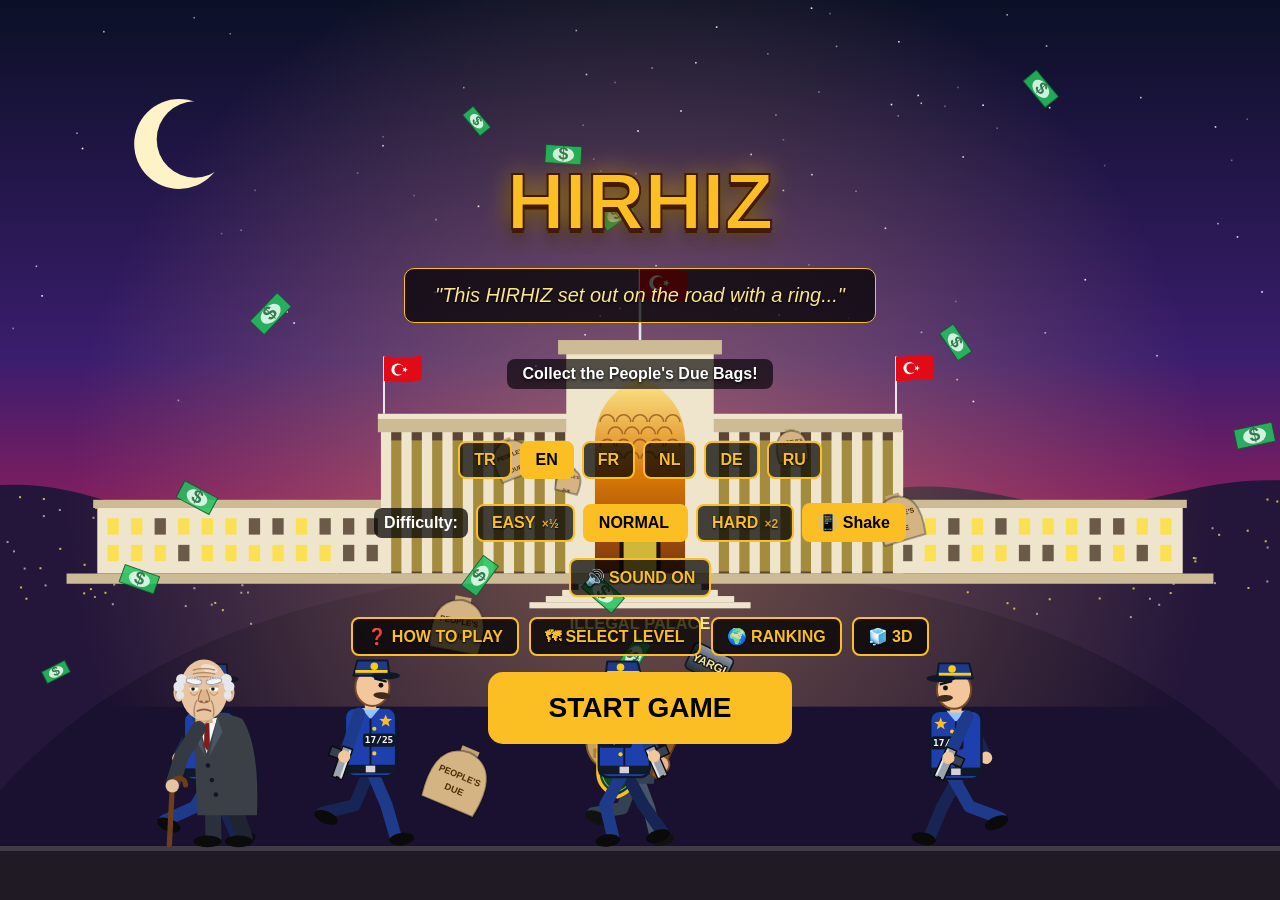
==== commit 281b2cec: "HIRHIZ 3D: 1. bolum Gezi Parki tam 3D (Three.js), 2D menude 3D dugmesi (?v=43) Co-Authored-By: Claud" ====
--- a/index.html
+++ b/index.html
@@ -6,7 +6,7 @@
     <meta name="mobile-web-app-capable" content="yes">
     <meta name="apple-mobile-web-app-capable" content="yes">
     <title>HIRHIZ - Sesli Edition</title>
-    <link rel="stylesheet" href="css/style.css?v=42">
+    <link rel="stylesheet" href="css/style.css?v=43">
 </head>
 <body>
 
@@ -32,6 +32,7 @@
             <button id="howto-btn" class="lang-btn" type="button">❓ NASIL OYNANIR?</button>
             <button id="levels-btn" class="lang-btn" type="button">🗺 BÖLÜM SEÇ</button>
             <button id="rank-btn" class="lang-btn" type="button">🌍 SIRALAMA</button>
+            <button id="btn-3d" class="lang-btn" type="button" onclick="location.href='3d/'">🧊 3D</button>
         </div>
         <button id="start-button" class="primary-btn" data-i18n="start">OYUNU BAŞLAT</button>
     </div>
@@ -68,50 +69,50 @@
 <audio id="sfx-explosion"><source src="explosion.wav" type="audio/wav"></audio>
 <audio id="sfx-pickup"><source src="pickupCoin.wav" type="audio/wav"></audio>
 
-<script src="js/i18n.js?v=42"></script>
-<script src="js/bgtext.js?v=42"></script>
-<script src="js/core.js?v=42"></script>
-<script src="js/difficulty.js?v=42"></script>
-<script src="js/audio.js?v=42"></script>
-<script src="js/fx_sheets.js?v=42"></script>
-<script src="js/pixelfx.js?v=42"></script>
-<script src="js/render.js?v=42"></script>
-<script src="js/player.js?v=42"></script>
-<script src="js/enemies.js?v=42"></script>
-<script src="js/bosses.js?v=42"></script>
-<script src="js/grannies.js?v=42"></script>
-<script src="js/boss_outro.js?v=42"></script>
-<script src="js/boss_feto.js?v=42"></script>
-<script src="js/powerups.js?v=42"></script>
-<script src="js/score.js?v=42"></script>
-<script src="js/levels.js?v=42"></script>
-<script src="js/chapters.js?v=42"></script>
-<script src="js/chapter_bg.js?v=42"></script>
-<script src="js/boss_kasa.js?v=42"></script>
-<script src="js/boss_darbetank.js?v=42"></script>
-<script src="js/boss_bylock.js?v=42"></script>
-<script src="js/bricks.js?v=42"></script>
-<script src="js/flight.js?v=42"></script>
-<script src="js/game.js?v=42"></script>
-<script src="js/intro.js?v=42"></script>
-<script src="js/howto.js?v=42"></script>
-<script src="js/story_faces.js?v=42"></script>
-<script src="js/story_scenes.js?v=42"></script>
-<script src="js/story_text.js?v=42"></script>
-<script src="js/story.js?v=42"></script>
-<script src="js/story_chapters.js?v=42"></script>
-<script src="js/selo.js?v=42"></script>
-<script src="js/newsbg.js?v=42"></script>
-<script src="js/ekrem.js?v=42"></script>
-<script src="js/gezi.js?v=42"></script>
-<script src="js/saygili.js?v=42"></script>
-<script src="js/temmuz.js?v=42"></script>
-<script src="js/feto_son.js?v=42"></script>
-<script src="js/report.js?v=42"></script>
-<script src="js/leaderboard.js?v=42"></script>
-<script src="js/puzzle.js?v=42"></script>
-<script src="js/levelselect.js?v=42"></script>
-<script src="js/input.js?v=42"></script>
-<script src="js/main.js?v=42"></script>
+<script src="js/i18n.js?v=43"></script>
+<script src="js/bgtext.js?v=43"></script>
+<script src="js/core.js?v=43"></script>
+<script src="js/difficulty.js?v=43"></script>
+<script src="js/audio.js?v=43"></script>
+<script src="js/fx_sheets.js?v=43"></script>
+<script src="js/pixelfx.js?v=43"></script>
+<script src="js/render.js?v=43"></script>
+<script src="js/player.js?v=43"></script>
+<script src="js/enemies.js?v=43"></script>
+<script src="js/bosses.js?v=43"></script>
+<script src="js/grannies.js?v=43"></script>
+<script src="js/boss_outro.js?v=43"></script>
+<script src="js/boss_feto.js?v=43"></script>
+<script src="js/powerups.js?v=43"></script>
+<script src="js/score.js?v=43"></script>
+<script src="js/levels.js?v=43"></script>
+<script src="js/chapters.js?v=43"></script>
+<script src="js/chapter_bg.js?v=43"></script>
+<script src="js/boss_kasa.js?v=43"></script>
+<script src="js/boss_darbetank.js?v=43"></script>
+<script src="js/boss_bylock.js?v=43"></script>
+<script src="js/bricks.js?v=43"></script>
+<script src="js/flight.js?v=43"></script>
+<script src="js/game.js?v=43"></script>
+<script src="js/intro.js?v=43"></script>
+<script src="js/howto.js?v=43"></script>
+<script src="js/story_faces.js?v=43"></script>
+<script src="js/story_scenes.js?v=43"></script>
+<script src="js/story_text.js?v=43"></script>
+<script src="js/story.js?v=43"></script>
+<script src="js/story_chapters.js?v=43"></script>
+<script src="js/selo.js?v=43"></script>
+<script src="js/newsbg.js?v=43"></script>
+<script src="js/ekrem.js?v=43"></script>
+<script src="js/gezi.js?v=43"></script>
+<script src="js/saygili.js?v=43"></script>
+<script src="js/temmuz.js?v=43"></script>
+<script src="js/feto_son.js?v=43"></script>
+<script src="js/report.js?v=43"></script>
+<script src="js/leaderboard.js?v=43"></script>
+<script src="js/puzzle.js?v=43"></script>
+<script src="js/levelselect.js?v=43"></script>
+<script src="js/input.js?v=43"></script>
+<script src="js/main.js?v=43"></script>
 </body>
 </html>
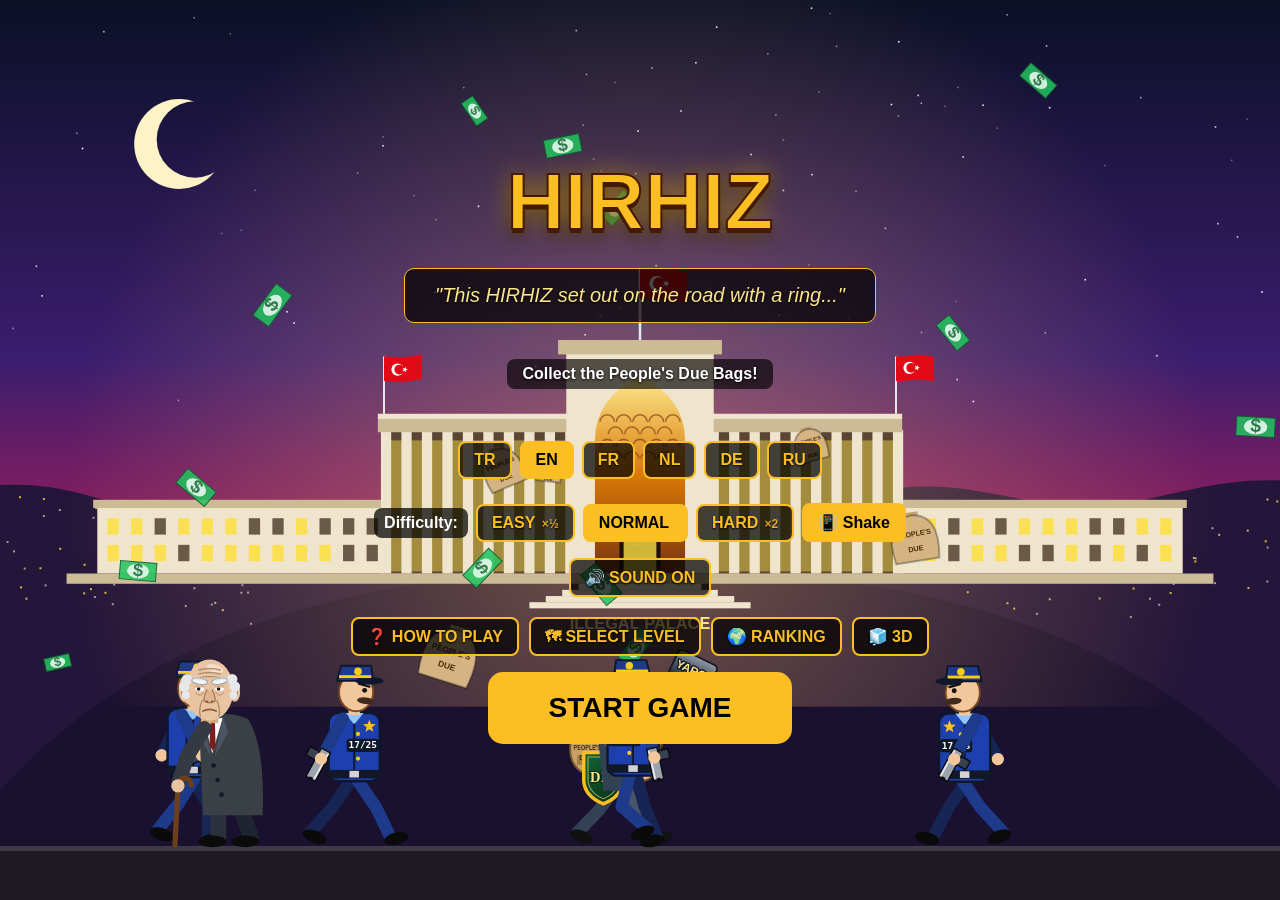
==== commit 65f46988: "3D: yeni dusman saldirilari (meşale, canta, sema donusu, gaz kapsulu, ses dalgasi), nisanli cay atis" ====
--- a/index.html
+++ b/index.html
@@ -6,7 +6,7 @@
     <meta name="mobile-web-app-capable" content="yes">
     <meta name="apple-mobile-web-app-capable" content="yes">
     <title>HIRHIZ - Sesli Edition</title>
-    <link rel="stylesheet" href="css/style.css?v=43">
+    <link rel="stylesheet" href="css/style.css?v=44">
 </head>
 <body>
 
@@ -69,50 +69,50 @@
 <audio id="sfx-explosion"><source src="explosion.wav" type="audio/wav"></audio>
 <audio id="sfx-pickup"><source src="pickupCoin.wav" type="audio/wav"></audio>
 
-<script src="js/i18n.js?v=43"></script>
-<script src="js/bgtext.js?v=43"></script>
-<script src="js/core.js?v=43"></script>
-<script src="js/difficulty.js?v=43"></script>
-<script src="js/audio.js?v=43"></script>
-<script src="js/fx_sheets.js?v=43"></script>
-<script src="js/pixelfx.js?v=43"></script>
-<script src="js/render.js?v=43"></script>
-<script src="js/player.js?v=43"></script>
-<script src="js/enemies.js?v=43"></script>
-<script src="js/bosses.js?v=43"></script>
-<script src="js/grannies.js?v=43"></script>
-<script src="js/boss_outro.js?v=43"></script>
-<script src="js/boss_feto.js?v=43"></script>
-<script src="js/powerups.js?v=43"></script>
-<script src="js/score.js?v=43"></script>
-<script src="js/levels.js?v=43"></script>
-<script src="js/chapters.js?v=43"></script>
-<script src="js/chapter_bg.js?v=43"></script>
-<script src="js/boss_kasa.js?v=43"></script>
-<script src="js/boss_darbetank.js?v=43"></script>
-<script src="js/boss_bylock.js?v=43"></script>
-<script src="js/bricks.js?v=43"></script>
-<script src="js/flight.js?v=43"></script>
-<script src="js/game.js?v=43"></script>
-<script src="js/intro.js?v=43"></script>
-<script src="js/howto.js?v=43"></script>
-<script src="js/story_faces.js?v=43"></script>
-<script src="js/story_scenes.js?v=43"></script>
-<script src="js/story_text.js?v=43"></script>
-<script src="js/story.js?v=43"></script>
-<script src="js/story_chapters.js?v=43"></script>
-<script src="js/selo.js?v=43"></script>
-<script src="js/newsbg.js?v=43"></script>
-<script src="js/ekrem.js?v=43"></script>
-<script src="js/gezi.js?v=43"></script>
-<script src="js/saygili.js?v=43"></script>
-<script src="js/temmuz.js?v=43"></script>
-<script src="js/feto_son.js?v=43"></script>
-<script src="js/report.js?v=43"></script>
-<script src="js/leaderboard.js?v=43"></script>
-<script src="js/puzzle.js?v=43"></script>
-<script src="js/levelselect.js?v=43"></script>
-<script src="js/input.js?v=43"></script>
-<script src="js/main.js?v=43"></script>
+<script src="js/i18n.js?v=44"></script>
+<script src="js/bgtext.js?v=44"></script>
+<script src="js/core.js?v=44"></script>
+<script src="js/difficulty.js?v=44"></script>
+<script src="js/audio.js?v=44"></script>
+<script src="js/fx_sheets.js?v=44"></script>
+<script src="js/pixelfx.js?v=44"></script>
+<script src="js/render.js?v=44"></script>
+<script src="js/player.js?v=44"></script>
+<script src="js/enemies.js?v=44"></script>
+<script src="js/bosses.js?v=44"></script>
+<script src="js/grannies.js?v=44"></script>
+<script src="js/boss_outro.js?v=44"></script>
+<script src="js/boss_feto.js?v=44"></script>
+<script src="js/powerups.js?v=44"></script>
+<script src="js/score.js?v=44"></script>
+<script src="js/levels.js?v=44"></script>
+<script src="js/chapters.js?v=44"></script>
+<script src="js/chapter_bg.js?v=44"></script>
+<script src="js/boss_kasa.js?v=44"></script>
+<script src="js/boss_darbetank.js?v=44"></script>
+<script src="js/boss_bylock.js?v=44"></script>
+<script src="js/bricks.js?v=44"></script>
+<script src="js/flight.js?v=44"></script>
+<script src="js/game.js?v=44"></script>
+<script src="js/intro.js?v=44"></script>
+<script src="js/howto.js?v=44"></script>
+<script src="js/story_faces.js?v=44"></script>
+<script src="js/story_scenes.js?v=44"></script>
+<script src="js/story_text.js?v=44"></script>
+<script src="js/story.js?v=44"></script>
+<script src="js/story_chapters.js?v=44"></script>
+<script src="js/selo.js?v=44"></script>
+<script src="js/newsbg.js?v=44"></script>
+<script src="js/ekrem.js?v=44"></script>
+<script src="js/gezi.js?v=44"></script>
+<script src="js/saygili.js?v=44"></script>
+<script src="js/temmuz.js?v=44"></script>
+<script src="js/feto_son.js?v=44"></script>
+<script src="js/report.js?v=44"></script>
+<script src="js/leaderboard.js?v=44"></script>
+<script src="js/puzzle.js?v=44"></script>
+<script src="js/levelselect.js?v=44"></script>
+<script src="js/input.js?v=44"></script>
+<script src="js/main.js?v=44"></script>
 </body>
 </html>
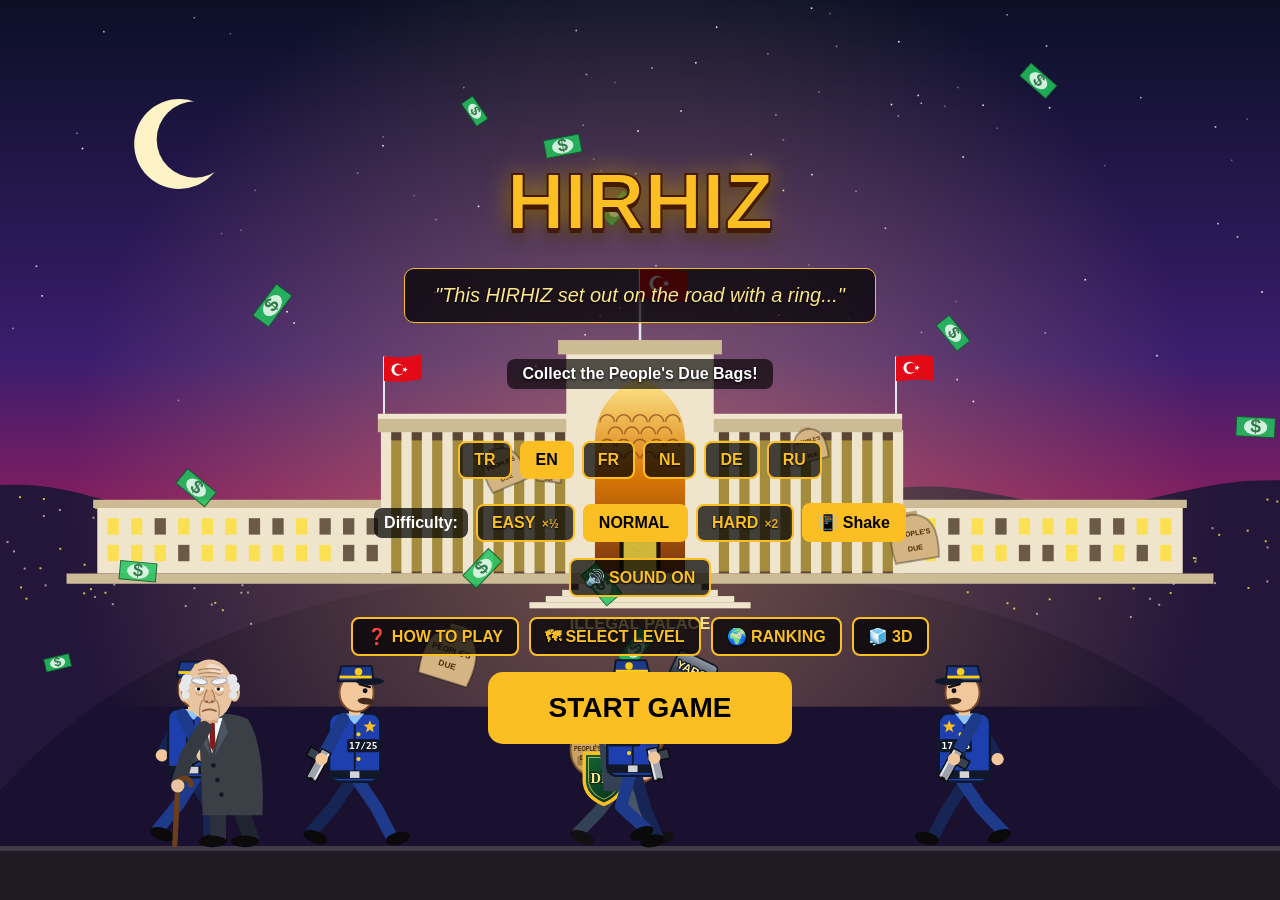
==== commit ff87ed44: "3D 2. bolum: 4'lu ceteyi kurtar (Emniyet caddesi, kopruler, 17/25 polisleri, rusvet atisi, SAYGILI);" ====
--- a/index.html
+++ b/index.html
@@ -6,7 +6,7 @@
     <meta name="mobile-web-app-capable" content="yes">
     <meta name="apple-mobile-web-app-capable" content="yes">
     <title>HIRHIZ - Sesli Edition</title>
-    <link rel="stylesheet" href="css/style.css?v=44">
+    <link rel="stylesheet" href="css/style.css?v=46">
 </head>
 <body>
 
@@ -69,50 +69,50 @@
 <audio id="sfx-explosion"><source src="explosion.wav" type="audio/wav"></audio>
 <audio id="sfx-pickup"><source src="pickupCoin.wav" type="audio/wav"></audio>
 
-<script src="js/i18n.js?v=44"></script>
-<script src="js/bgtext.js?v=44"></script>
-<script src="js/core.js?v=44"></script>
-<script src="js/difficulty.js?v=44"></script>
-<script src="js/audio.js?v=44"></script>
-<script src="js/fx_sheets.js?v=44"></script>
-<script src="js/pixelfx.js?v=44"></script>
-<script src="js/render.js?v=44"></script>
-<script src="js/player.js?v=44"></script>
-<script src="js/enemies.js?v=44"></script>
-<script src="js/bosses.js?v=44"></script>
-<script src="js/grannies.js?v=44"></script>
-<script src="js/boss_outro.js?v=44"></script>
-<script src="js/boss_feto.js?v=44"></script>
-<script src="js/powerups.js?v=44"></script>
-<script src="js/score.js?v=44"></script>
-<script src="js/levels.js?v=44"></script>
-<script src="js/chapters.js?v=44"></script>
-<script src="js/chapter_bg.js?v=44"></script>
-<script src="js/boss_kasa.js?v=44"></script>
-<script src="js/boss_darbetank.js?v=44"></script>
-<script src="js/boss_bylock.js?v=44"></script>
-<script src="js/bricks.js?v=44"></script>
-<script src="js/flight.js?v=44"></script>
-<script src="js/game.js?v=44"></script>
-<script src="js/intro.js?v=44"></script>
-<script src="js/howto.js?v=44"></script>
-<script src="js/story_faces.js?v=44"></script>
-<script src="js/story_scenes.js?v=44"></script>
-<script src="js/story_text.js?v=44"></script>
-<script src="js/story.js?v=44"></script>
-<script src="js/story_chapters.js?v=44"></script>
-<script src="js/selo.js?v=44"></script>
-<script src="js/newsbg.js?v=44"></script>
-<script src="js/ekrem.js?v=44"></script>
-<script src="js/gezi.js?v=44"></script>
-<script src="js/saygili.js?v=44"></script>
-<script src="js/temmuz.js?v=44"></script>
-<script src="js/feto_son.js?v=44"></script>
-<script src="js/report.js?v=44"></script>
-<script src="js/leaderboard.js?v=44"></script>
-<script src="js/puzzle.js?v=44"></script>
-<script src="js/levelselect.js?v=44"></script>
-<script src="js/input.js?v=44"></script>
-<script src="js/main.js?v=44"></script>
+<script src="js/i18n.js?v=46"></script>
+<script src="js/bgtext.js?v=46"></script>
+<script src="js/core.js?v=46"></script>
+<script src="js/difficulty.js?v=46"></script>
+<script src="js/audio.js?v=46"></script>
+<script src="js/fx_sheets.js?v=46"></script>
+<script src="js/pixelfx.js?v=46"></script>
+<script src="js/render.js?v=46"></script>
+<script src="js/player.js?v=46"></script>
+<script src="js/enemies.js?v=46"></script>
+<script src="js/bosses.js?v=46"></script>
+<script src="js/grannies.js?v=46"></script>
+<script src="js/boss_outro.js?v=46"></script>
+<script src="js/boss_feto.js?v=46"></script>
+<script src="js/powerups.js?v=46"></script>
+<script src="js/score.js?v=46"></script>
+<script src="js/levels.js?v=46"></script>
+<script src="js/chapters.js?v=46"></script>
+<script src="js/chapter_bg.js?v=46"></script>
+<script src="js/boss_kasa.js?v=46"></script>
+<script src="js/boss_darbetank.js?v=46"></script>
+<script src="js/boss_bylock.js?v=46"></script>
+<script src="js/bricks.js?v=46"></script>
+<script src="js/flight.js?v=46"></script>
+<script src="js/game.js?v=46"></script>
+<script src="js/intro.js?v=46"></script>
+<script src="js/howto.js?v=46"></script>
+<script src="js/story_faces.js?v=46"></script>
+<script src="js/story_scenes.js?v=46"></script>
+<script src="js/story_text.js?v=46"></script>
+<script src="js/story.js?v=46"></script>
+<script src="js/story_chapters.js?v=46"></script>
+<script src="js/selo.js?v=46"></script>
+<script src="js/newsbg.js?v=46"></script>
+<script src="js/ekrem.js?v=46"></script>
+<script src="js/gezi.js?v=46"></script>
+<script src="js/saygili.js?v=46"></script>
+<script src="js/temmuz.js?v=46"></script>
+<script src="js/feto_son.js?v=46"></script>
+<script src="js/report.js?v=46"></script>
+<script src="js/leaderboard.js?v=46"></script>
+<script src="js/puzzle.js?v=46"></script>
+<script src="js/levelselect.js?v=46"></script>
+<script src="js/input.js?v=46"></script>
+<script src="js/main.js?v=46"></script>
 </body>
 </html>
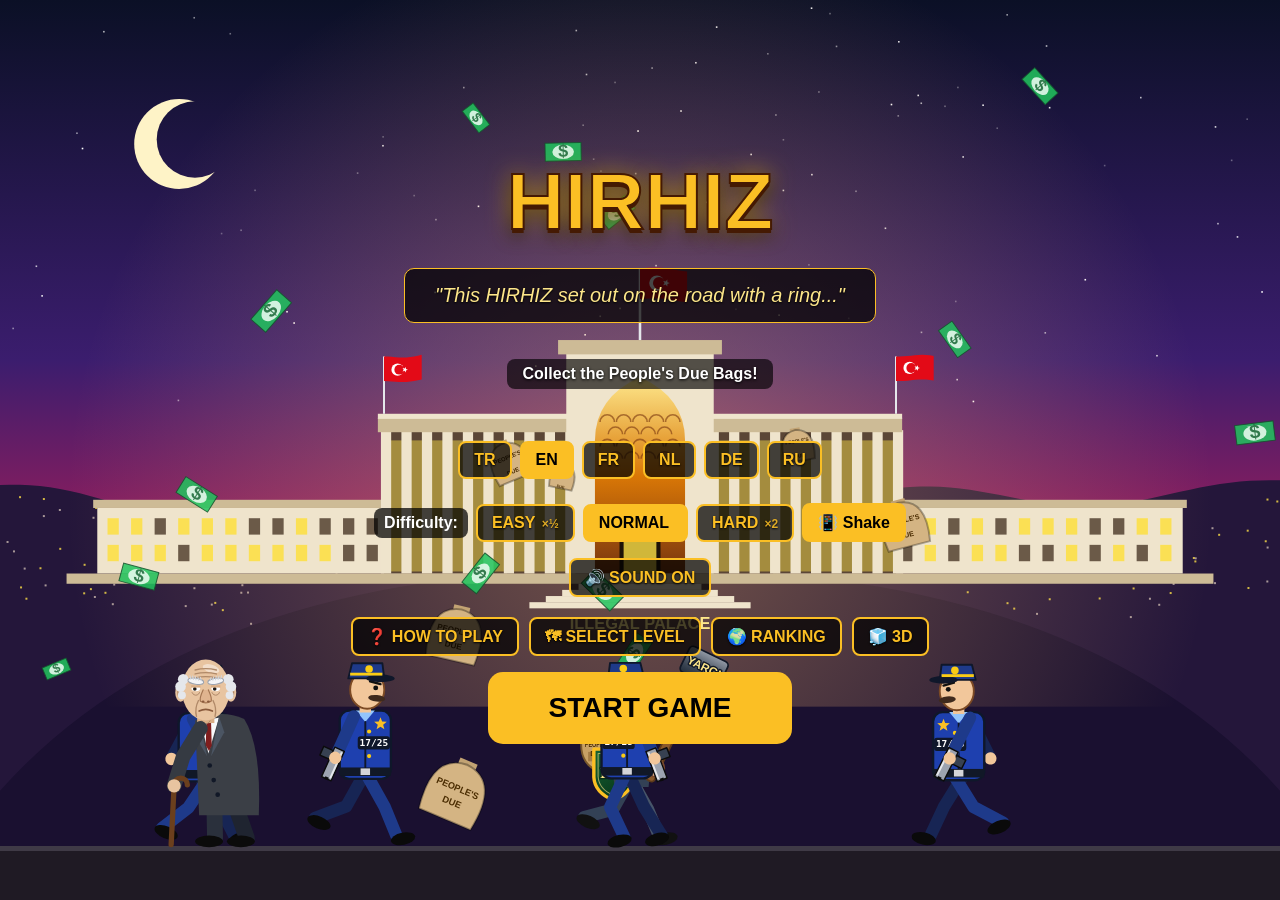
==== commit 41d5a7d0: "3D: saldirilar, kadin sesi, TOMA bayragi, sahneler, goril modu, 8-9. bolum yenilendi (v=27) - 1. bol" ====
--- a/index.html
+++ b/index.html
@@ -6,7 +6,7 @@
     <meta name="mobile-web-app-capable" content="yes">
     <meta name="apple-mobile-web-app-capable" content="yes">
     <title>HIRHIZ - Sesli Edition</title>
-    <link rel="stylesheet" href="css/style.css?v=46">
+    <link rel="stylesheet" href="css/style.css?v=47">
 </head>
 <body>
 
@@ -69,50 +69,50 @@
 <audio id="sfx-explosion"><source src="explosion.wav" type="audio/wav"></audio>
 <audio id="sfx-pickup"><source src="pickupCoin.wav" type="audio/wav"></audio>
 
-<script src="js/i18n.js?v=46"></script>
-<script src="js/bgtext.js?v=46"></script>
-<script src="js/core.js?v=46"></script>
-<script src="js/difficulty.js?v=46"></script>
-<script src="js/audio.js?v=46"></script>
-<script src="js/fx_sheets.js?v=46"></script>
-<script src="js/pixelfx.js?v=46"></script>
-<script src="js/render.js?v=46"></script>
-<script src="js/player.js?v=46"></script>
-<script src="js/enemies.js?v=46"></script>
-<script src="js/bosses.js?v=46"></script>
-<script src="js/grannies.js?v=46"></script>
-<script src="js/boss_outro.js?v=46"></script>
-<script src="js/boss_feto.js?v=46"></script>
-<script src="js/powerups.js?v=46"></script>
-<script src="js/score.js?v=46"></script>
-<script src="js/levels.js?v=46"></script>
-<script src="js/chapters.js?v=46"></script>
-<script src="js/chapter_bg.js?v=46"></script>
-<script src="js/boss_kasa.js?v=46"></script>
-<script src="js/boss_darbetank.js?v=46"></script>
-<script src="js/boss_bylock.js?v=46"></script>
-<script src="js/bricks.js?v=46"></script>
-<script src="js/flight.js?v=46"></script>
-<script src="js/game.js?v=46"></script>
-<script src="js/intro.js?v=46"></script>
-<script src="js/howto.js?v=46"></script>
-<script src="js/story_faces.js?v=46"></script>
-<script src="js/story_scenes.js?v=46"></script>
-<script src="js/story_text.js?v=46"></script>
-<script src="js/story.js?v=46"></script>
-<script src="js/story_chapters.js?v=46"></script>
-<script src="js/selo.js?v=46"></script>
-<script src="js/newsbg.js?v=46"></script>
-<script src="js/ekrem.js?v=46"></script>
-<script src="js/gezi.js?v=46"></script>
-<script src="js/saygili.js?v=46"></script>
-<script src="js/temmuz.js?v=46"></script>
-<script src="js/feto_son.js?v=46"></script>
-<script src="js/report.js?v=46"></script>
-<script src="js/leaderboard.js?v=46"></script>
-<script src="js/puzzle.js?v=46"></script>
-<script src="js/levelselect.js?v=46"></script>
-<script src="js/input.js?v=46"></script>
-<script src="js/main.js?v=46"></script>
+<script src="js/i18n.js?v=47"></script>
+<script src="js/bgtext.js?v=47"></script>
+<script src="js/core.js?v=47"></script>
+<script src="js/difficulty.js?v=47"></script>
+<script src="js/audio.js?v=47"></script>
+<script src="js/fx_sheets.js?v=47"></script>
+<script src="js/pixelfx.js?v=47"></script>
+<script src="js/render.js?v=47"></script>
+<script src="js/player.js?v=47"></script>
+<script src="js/enemies.js?v=47"></script>
+<script src="js/bosses.js?v=47"></script>
+<script src="js/grannies.js?v=47"></script>
+<script src="js/boss_outro.js?v=47"></script>
+<script src="js/boss_feto.js?v=47"></script>
+<script src="js/powerups.js?v=47"></script>
+<script src="js/score.js?v=47"></script>
+<script src="js/levels.js?v=47"></script>
+<script src="js/chapters.js?v=47"></script>
+<script src="js/chapter_bg.js?v=47"></script>
+<script src="js/boss_kasa.js?v=47"></script>
+<script src="js/boss_darbetank.js?v=47"></script>
+<script src="js/boss_bylock.js?v=47"></script>
+<script src="js/bricks.js?v=47"></script>
+<script src="js/flight.js?v=47"></script>
+<script src="js/game.js?v=47"></script>
+<script src="js/intro.js?v=47"></script>
+<script src="js/howto.js?v=47"></script>
+<script src="js/story_faces.js?v=47"></script>
+<script src="js/story_scenes.js?v=47"></script>
+<script src="js/story_text.js?v=47"></script>
+<script src="js/story.js?v=47"></script>
+<script src="js/story_chapters.js?v=47"></script>
+<script src="js/selo.js?v=47"></script>
+<script src="js/newsbg.js?v=47"></script>
+<script src="js/ekrem.js?v=47"></script>
+<script src="js/gezi.js?v=47"></script>
+<script src="js/saygili.js?v=47"></script>
+<script src="js/temmuz.js?v=47"></script>
+<script src="js/feto_son.js?v=47"></script>
+<script src="js/report.js?v=47"></script>
+<script src="js/leaderboard.js?v=47"></script>
+<script src="js/puzzle.js?v=47"></script>
+<script src="js/levelselect.js?v=47"></script>
+<script src="js/input.js?v=47"></script>
+<script src="js/main.js?v=47"></script>
 </body>
 </html>
